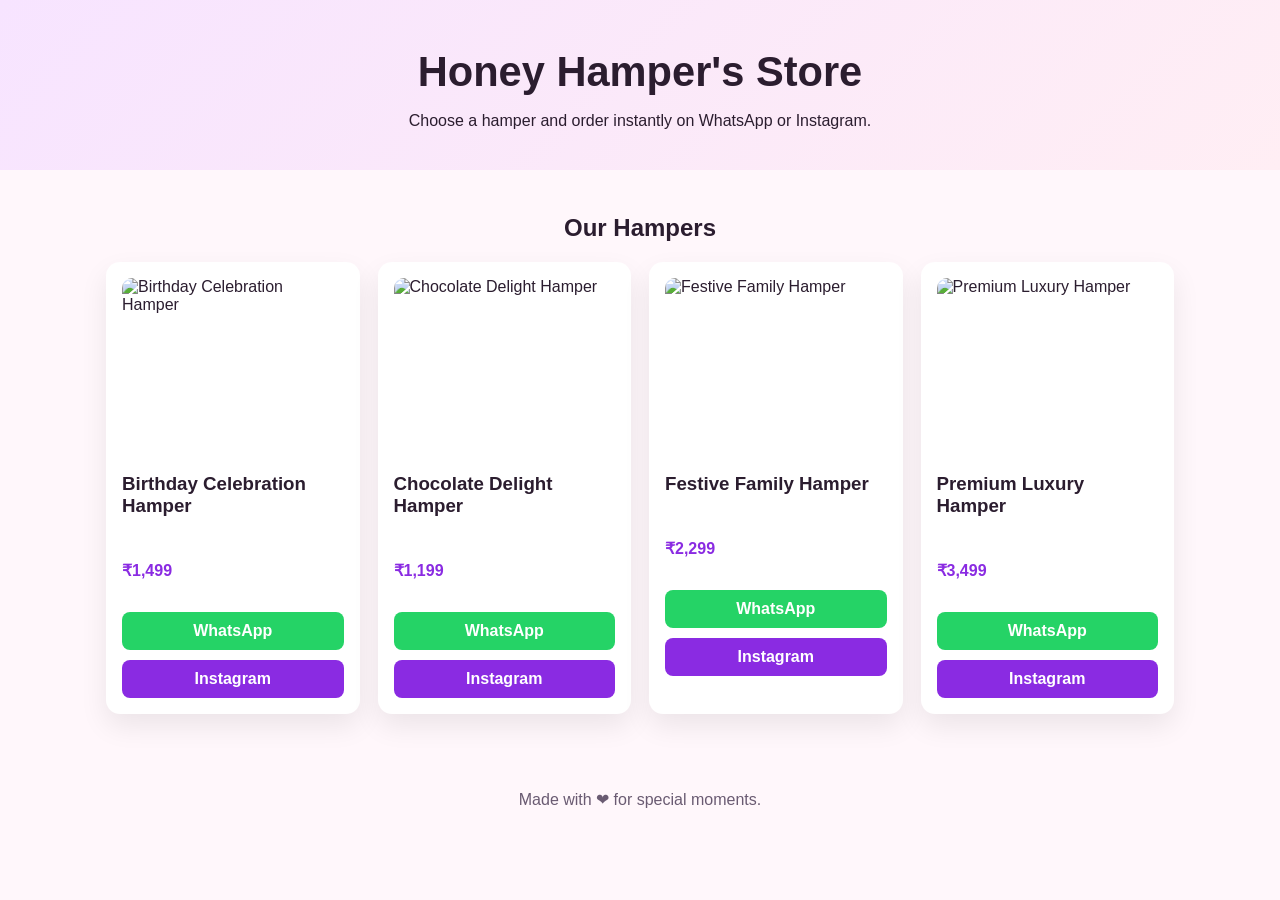
==== index.html @ 070382e6 "Added alll files and build using basic stack" ====
<!DOCTYPE html>
<html lang="en">

<head>
  <meta charset="UTF-8" />
  <meta name="viewport" content="width=device-width, initial-scale=1.0" />
  <title>Honey Hamper's Store</title>
  <link rel="stylesheet" href="style.css" />
</head>

<body>
  <header class="hero">
    <h1>Honey Hamper's Store</h1>
    <p>Choose a hamper and order instantly on WhatsApp or Instagram.</p>
  </header>

  <main>
    <section>
      <h2>Our Hampers</h2>
      <div id="product-list" class="product-grid" aria-live="polite"></div>
    </section>
  </main>

  <footer>
    <p>Made with ❤ for special moments.</p>
  </footer>

  <script src="script.js"></script>
</body>

</html>
---- style.css ----
:root {
  --bg: #fff7fb;
  --card: #ffffff;
  --text: #2b1d2f;
  --accent: #8a2be2;
  --accent-2: #25d366;
  --shadow: 0 12px 28px rgba(0, 0, 0, 0.08);
}

* {
  box-sizing: border-box;
}

body {
  margin: 0;
  font-family: Arial, Helvetica, sans-serif;
  background: var(--bg);
  color: var(--text);
}

.hero {
  text-align: center;
  padding: 48px 16px 24px;
  background: linear-gradient(135deg, #f7e4ff, #ffeef4);
}

.hero h1 {
  margin: 0 0 12px;
  font-size: clamp(1.8rem, 4vw, 2.6rem);
}

main {
  max-width: 1100px;
  margin: 0 auto;
  padding: 24px 16px 40px;
}

h2 {
  text-align: center;
  margin-bottom: 20px;
}

.product-grid {
  display: grid;
  grid-template-columns: repeat(auto-fit, minmax(220px, 1fr));
  gap: 18px;
}

.product-card {
  background: var(--card);
  border-radius: 14px;
  box-shadow: var(--shadow);
  padding: 16px;
  display: flex;
  flex-direction: column;
  gap: 10px;
}

.product-image {
  width: 100%;
  aspect-ratio: 4 / 3;
  border-radius: 10px;
  object-fit: cover;
}

.price {
  font-weight: 700;
  color: var(--accent);
}

.actions {
  display: flex;
  gap: 10px;
  flex-wrap: wrap;
  margin-top: 6px;
}

.btn {
  border: 0;
  border-radius: 8px;
  padding: 10px 12px;
  font-weight: 700;
  text-decoration: none;
  text-align: center;
  flex: 1;
  min-width: 120px;
}

.btn-whatsapp {
  background: var(--accent-2);
  color: #fff;
}

.btn-instagram {
  background: var(--accent);
  color: #fff;
}

footer {
  text-align: center;
  padding: 20px;
  color: #6a5b72;
}
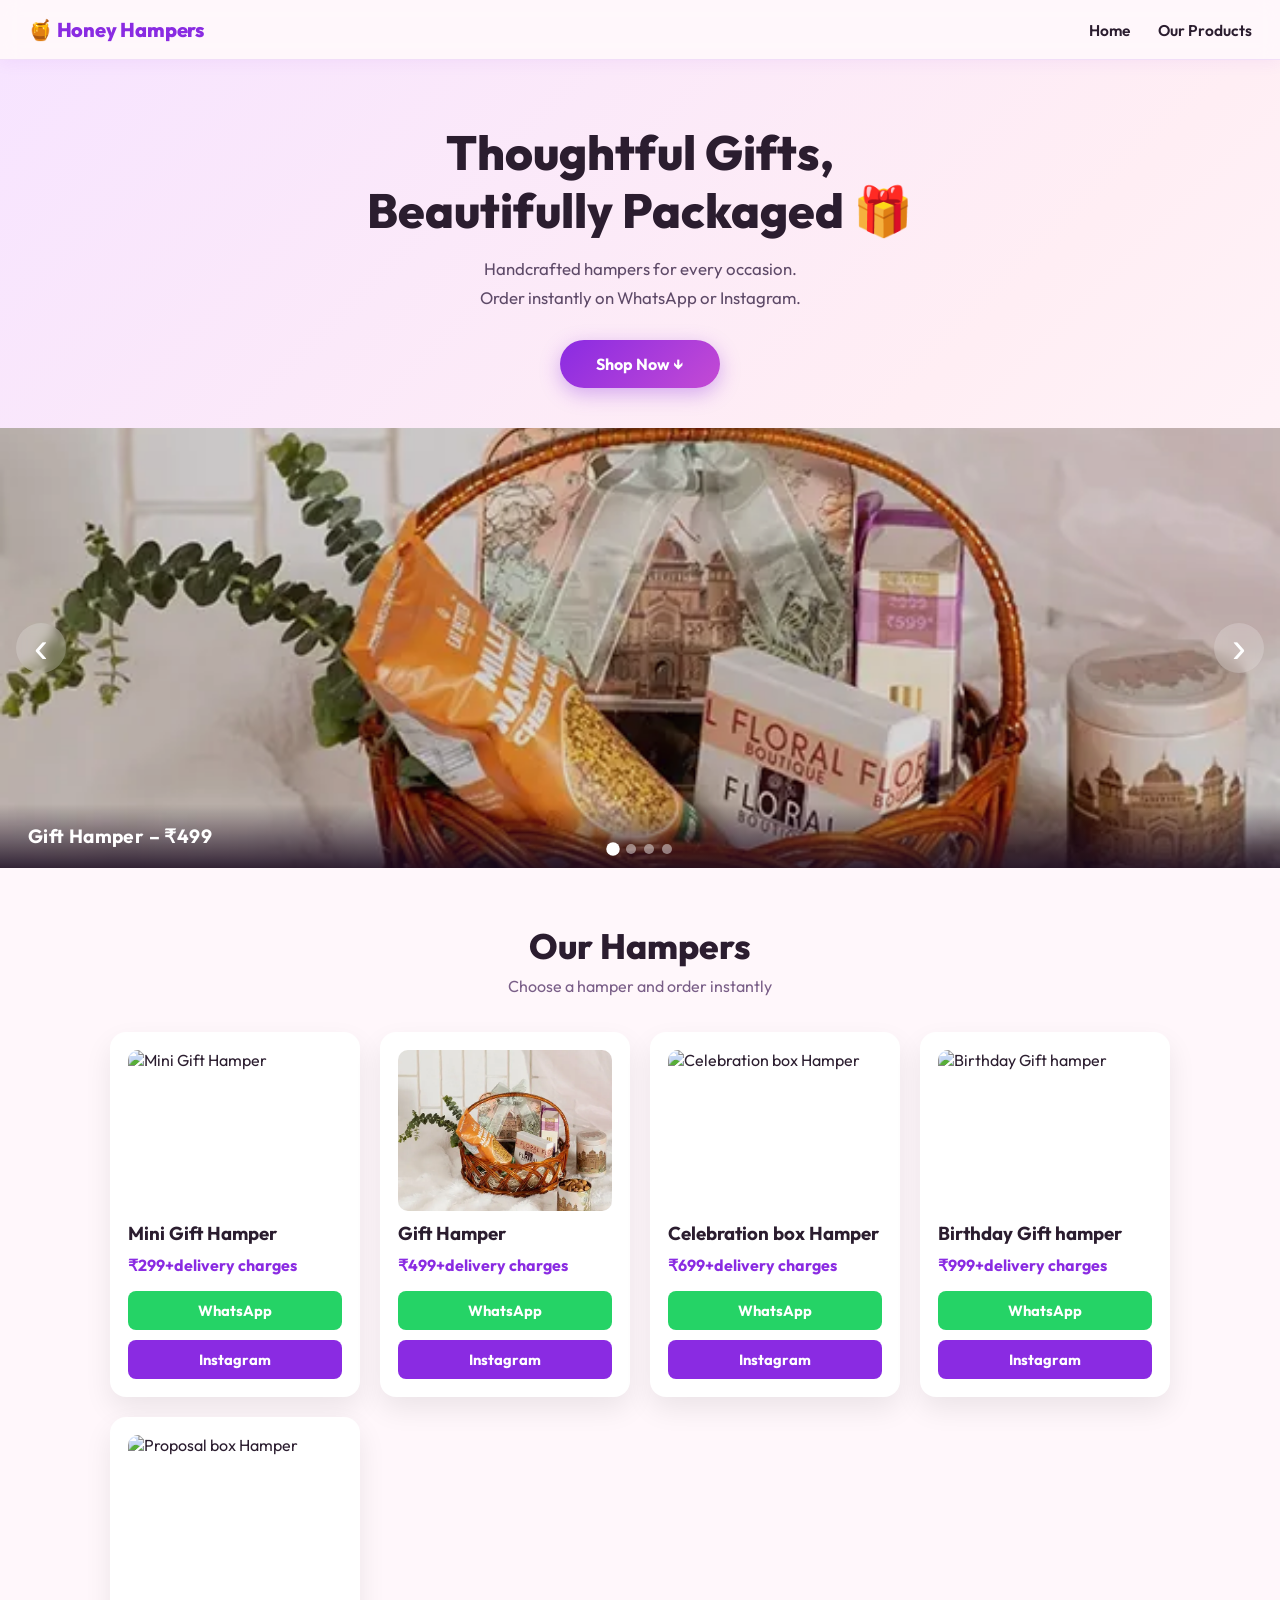
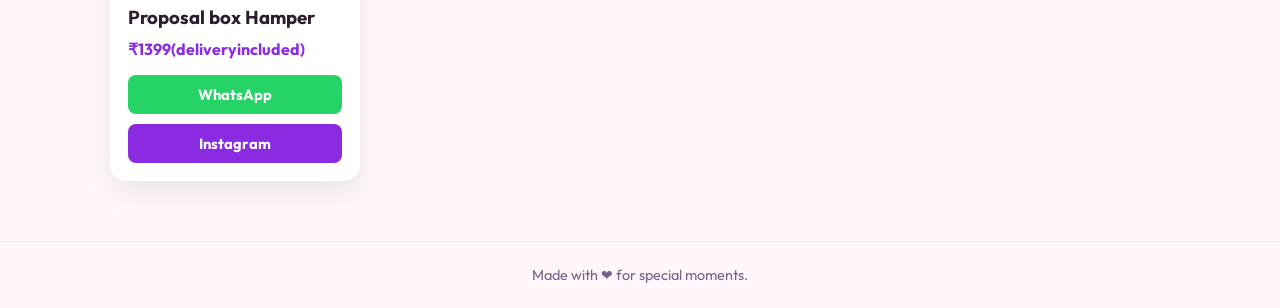
==== commit 89d7f341: "new home added a home" ====
--- a/index.html
+++ b/index.html
@@ -5,22 +5,72 @@
   <meta charset="UTF-8" />
   <meta name="viewport" content="width=device-width, initial-scale=1.0" />
   <title>Honey Hamper's Store</title>
+  <meta name="description"
+    content="Honey Hamper's Store – order beautiful gift hampers instantly on WhatsApp or Instagram." />
+  <link rel="preconnect" href="https://fonts.googleapis.com" />
+  <link rel="preconnect" href="https://fonts.gstatic.com" crossorigin />
+  <link href="https://fonts.googleapis.com/css2?family=Outfit:wght@400;600;700;800&display=swap" rel="stylesheet" />
   <link rel="stylesheet" href="style.css" />
 </head>
 
 <body>
-  <header class="hero">
-    <h1>Honey Hamper's Store</h1>
-    <p>Choose a hamper and order instantly on WhatsApp or Instagram.</p>
-  </header>
 
-  <main>
-    <section>
+  <!-- ── Navbar ── -->
+  <nav class="navbar">
+    <span class="nav-logo">🍯 Honey Hampers</span>
+    <ul class="nav-links">
+      <li><a href="#home">Home</a></li>
+      <li><a href="#products">Our Products</a></li>
+    </ul>
+  </nav>
+
+  <!-- ── HOME SECTION ── -->
+  <section id="home" class="home-section">
+    <!-- Hero text -->
+    <div class="hero-text">
+      <h1>Thoughtful Gifts,<br>Beautifully Packaged 🎁</h1>
+      <p>Handcrafted hampers for every occasion.<br>Order instantly on WhatsApp or Instagram.</p>
+      <a href="#products" class="cta-btn">Shop Now ↓</a>
+    </div>
+
+    <!-- Slider -->
+    <div class="slider-wrapper">
+      <div class="slider" id="slider">
+        <div class="slide">
+          <img src="Gift hamper.webp" alt="Gift Hamper" />
+          <div class="slide-caption">Gift Hamper – ₹499</div>
+        </div>
+        <div class="slide">
+          <img src="proposel box.jpg" alt="Proposal Box Hamper" />
+          <div class="slide-caption">Proposal Box Hamper – ₹1399</div>
+        </div>
+        <div class="slide">
+          <img src="https://images.unsplash.com/photo-1513885535751-8b9238bd345a?auto=format&fit=crop&w=1200&q=80"
+            alt="Mini Gift Hamper" />
+          <div class="slide-caption">Mini Gift Hamper – ₹299</div>
+        </div>
+        <div class="slide">
+          <img src="https://images.unsplash.com/photo-1549465220-1a8b9238cd48?auto=format&fit=crop&w=1200&q=80"
+            alt="Birthday Hamper" />
+          <div class="slide-caption">Birthday Gift Hamper – ₹999</div>
+        </div>
+      </div>
+      <button class="slider-btn prev" id="sliderPrev" aria-label="Previous slide">&#8249;</button>
+      <button class="slider-btn next" id="sliderNext" aria-label="Next slide">&#8250;</button>
+      <div class="slider-dots" id="sliderDots"></div>
+    </div>
+  </section>
+
+  <!-- ── PRODUCTS SECTION ── -->
+  <section id="products" class="products-section">
+    <div class="section-header">
       <h2>Our Hampers</h2>
-      <div id="product-list" class="product-grid" aria-live="polite"></div>
-    </section>
-  </main>
+      <p class="section-sub">Choose a hamper and order instantly</p>
+    </div>
+    <div id="product-list" class="product-grid" aria-live="polite"></div>
+  </section>
 
+  <!-- ── Footer ── -->
   <footer>
     <p>Made with ❤ for special moments.</p>
   </footer>
--- a/style.css
+++ b/style.css
@@ -5,55 +5,256 @@
   --accent: #8a2be2;
   --accent-2: #25d366;
   --shadow: 0 12px 28px rgba(0, 0, 0, 0.08);
-}
-
-* {
-  box-sizing: border-box;
-}
+  --nav-h: 60px;
+}
+
+* { box-sizing: border-box; margin: 0; padding: 0; }
 
 body {
-  margin: 0;
-  font-family: Arial, Helvetica, sans-serif;
+  font-family: 'Outfit', Arial, sans-serif;
   background: var(--bg);
   color: var(--text);
-}
-
-.hero {
+  scroll-behavior: smooth;
+}
+
+/* ── Navbar ── */
+.navbar {
+  position: sticky;
+  top: 0;
+  z-index: 100;
+  height: var(--nav-h);
+  display: flex;
+  align-items: center;
+  justify-content: space-between;
+  padding: 0 28px;
+  background: rgba(255, 247, 251, 0.88);
+  backdrop-filter: blur(10px);
+  border-bottom: 1px solid rgba(138, 43, 226, 0.12);
+  box-shadow: 0 2px 16px rgba(138, 43, 226, 0.07);
+}
+
+.nav-logo {
+  font-size: 1.25rem;
+  font-weight: 800;
+  color: var(--accent);
+  letter-spacing: -0.01em;
+}
+
+.nav-links {
+  list-style: none;
+  display: flex;
+  gap: 28px;
+}
+
+.nav-links a {
+  text-decoration: none;
+  font-weight: 600;
+  color: var(--text);
+  font-size: 0.97rem;
+  padding: 4px 0;
+  position: relative;
+  transition: color 0.2s;
+}
+
+.nav-links a::after {
+  content: '';
+  position: absolute;
+  bottom: -2px;
+  left: 0;
+  width: 0;
+  height: 2px;
+  background: var(--accent);
+  border-radius: 2px;
+  transition: width 0.25s;
+}
+
+.nav-links a:hover { color: var(--accent); }
+.nav-links a:hover::after { width: 100%; }
+
+/* ── HOME SECTION ── */
+.home-section {
+  display: flex;
+  flex-direction: column;
+  align-items: center;
+  background: linear-gradient(135deg, #f7e4ff 0%, #ffeef4 60%, #fff7fb 100%);
+}
+
+/* Hero text */
+.hero-text {
   text-align: center;
-  padding: 48px 16px 24px;
-  background: linear-gradient(135deg, #f7e4ff, #ffeef4);
-}
-
-.hero h1 {
-  margin: 0 0 12px;
-  font-size: clamp(1.8rem, 4vw, 2.6rem);
-}
-
-main {
+  padding: 64px 24px 40px;
+  max-width: 680px;
+}
+
+.hero-text h1 {
+  font-size: clamp(2rem, 5vw, 3rem);
+  font-weight: 800;
+  line-height: 1.2;
+  color: #2b1d2f;
+  margin-bottom: 16px;
+}
+
+.hero-text p {
+  font-size: 1.05rem;
+  color: #5e4a68;
+  line-height: 1.7;
+  margin-bottom: 28px;
+}
+
+.cta-btn {
+  display: inline-block;
+  background: linear-gradient(135deg, var(--accent), #c44ad4);
+  color: #fff;
+  text-decoration: none;
+  font-weight: 700;
+  font-size: 1rem;
+  padding: 14px 36px;
+  border-radius: 50px;
+  box-shadow: 0 6px 20px rgba(138, 43, 226, 0.35);
+  transition: transform 0.2s, box-shadow 0.2s;
+}
+
+.cta-btn:hover {
+  transform: translateY(-2px);
+  box-shadow: 0 10px 28px rgba(138, 43, 226, 0.45);
+}
+
+/* ── Slider ── */
+.slider-wrapper {
+  position: relative;
+  width: 100%;
+  overflow: hidden;
+  background: #1a0a20;
+  max-height: 440px;
+}
+
+.slider {
+  display: flex;
+  transition: transform 0.65s cubic-bezier(0.4, 0, 0.2, 1);
+  will-change: transform;
+}
+
+.slide {
+  min-width: 100%;
+  position: relative;
+}
+
+.slide img {
+  width: 100%;
+  height: 440px;
+  object-fit: cover;
+  display: block;
+  opacity: 0.88;
+}
+
+.slide-caption {
+  position: absolute;
+  bottom: 0;
+  left: 0;
+  right: 0;
+  padding: 20px 28px;
+  background: linear-gradient(transparent, rgba(26, 10, 32, 0.85));
+  color: #fff;
+  font-size: 1.2rem;
+  font-weight: 700;
+  letter-spacing: 0.02em;
+}
+
+.slider-btn {
+  position: absolute;
+  top: 50%;
+  transform: translateY(-50%);
+  background: rgba(255, 255, 255, 0.2);
+  border: none;
+  color: #fff;
+  font-size: 2.6rem;
+  width: 50px;
+  height: 50px;
+  border-radius: 50%;
+  cursor: pointer;
+  backdrop-filter: blur(6px);
+  transition: background 0.2s;
+  z-index: 10;
+  display: flex;
+  align-items: center;
+  justify-content: center;
+  line-height: 1;
+}
+
+.slider-btn:hover { background: rgba(138, 43, 226, 0.65); }
+.slider-btn.prev { left: 16px; }
+.slider-btn.next { right: 16px; }
+
+.slider-dots {
+  position: absolute;
+  bottom: 14px;
+  left: 50%;
+  transform: translateX(-50%);
+  display: flex;
+  gap: 8px;
+  z-index: 10;
+}
+
+.slider-dot {
+  width: 10px;
+  height: 10px;
+  border-radius: 50%;
+  background: rgba(255, 255, 255, 0.45);
+  border: none;
+  cursor: pointer;
+  padding: 0;
+  transition: background 0.3s, transform 0.3s;
+}
+
+.slider-dot.active {
+  background: #fff;
+  transform: scale(1.35);
+}
+
+/* ── PRODUCTS SECTION ── */
+.products-section {
   max-width: 1100px;
   margin: 0 auto;
-  padding: 24px 16px 40px;
-}
-
-h2 {
+  padding: 56px 20px 60px;
+}
+
+.section-header {
   text-align: center;
-  margin-bottom: 20px;
+  margin-bottom: 36px;
+}
+
+.section-header h2 {
+  font-size: clamp(1.6rem, 3.5vw, 2.2rem);
+  font-weight: 800;
+  color: var(--text);
+  margin-bottom: 8px;
+}
+
+.section-sub {
+  color: #7a5f88;
+  font-size: 1rem;
 }
 
 .product-grid {
   display: grid;
   grid-template-columns: repeat(auto-fit, minmax(220px, 1fr));
-  gap: 18px;
+  gap: 20px;
 }
 
 .product-card {
   background: var(--card);
-  border-radius: 14px;
+  border-radius: 16px;
   box-shadow: var(--shadow);
-  padding: 16px;
+  padding: 18px;
   display: flex;
   flex-direction: column;
   gap: 10px;
+  transition: transform 0.22s, box-shadow 0.22s;
+}
+
+.product-card:hover {
+  transform: translateY(-4px);
+  box-shadow: 0 18px 36px rgba(0,0,0,0.12);
 }
 
 .product-image {
@@ -80,11 +281,16 @@
   border-radius: 8px;
   padding: 10px 12px;
   font-weight: 700;
+  font-family: inherit;
   text-decoration: none;
   text-align: center;
   flex: 1;
-  min-width: 120px;
-}
+  min-width: 110px;
+  font-size: 0.92rem;
+  transition: opacity 0.18s;
+}
+
+.btn:hover { opacity: 0.85; }
 
 .btn-whatsapp {
   background: var(--accent-2);
@@ -96,8 +302,21 @@
   color: #fff;
 }
 
+/* ── Footer ── */
 footer {
   text-align: center;
-  padding: 20px;
-  color: #6a5b72;
-}
+  padding: 24px;
+  color: #7a5f88;
+  font-size: 0.9rem;
+  border-top: 1px solid rgba(138, 43, 226, 0.1);
+}
+
+/* ── Responsive ── */
+@media (max-width: 600px) {
+  .slide img { height: 220px; }
+  .slider-wrapper { max-height: 220px; }
+  .slide-caption { font-size: 0.9rem; padding: 12px 16px; }
+  .slider-btn { width: 38px; height: 38px; font-size: 2rem; }
+  .hero-text { padding: 40px 16px 28px; }
+  .navbar { padding: 0 16px; }
+}
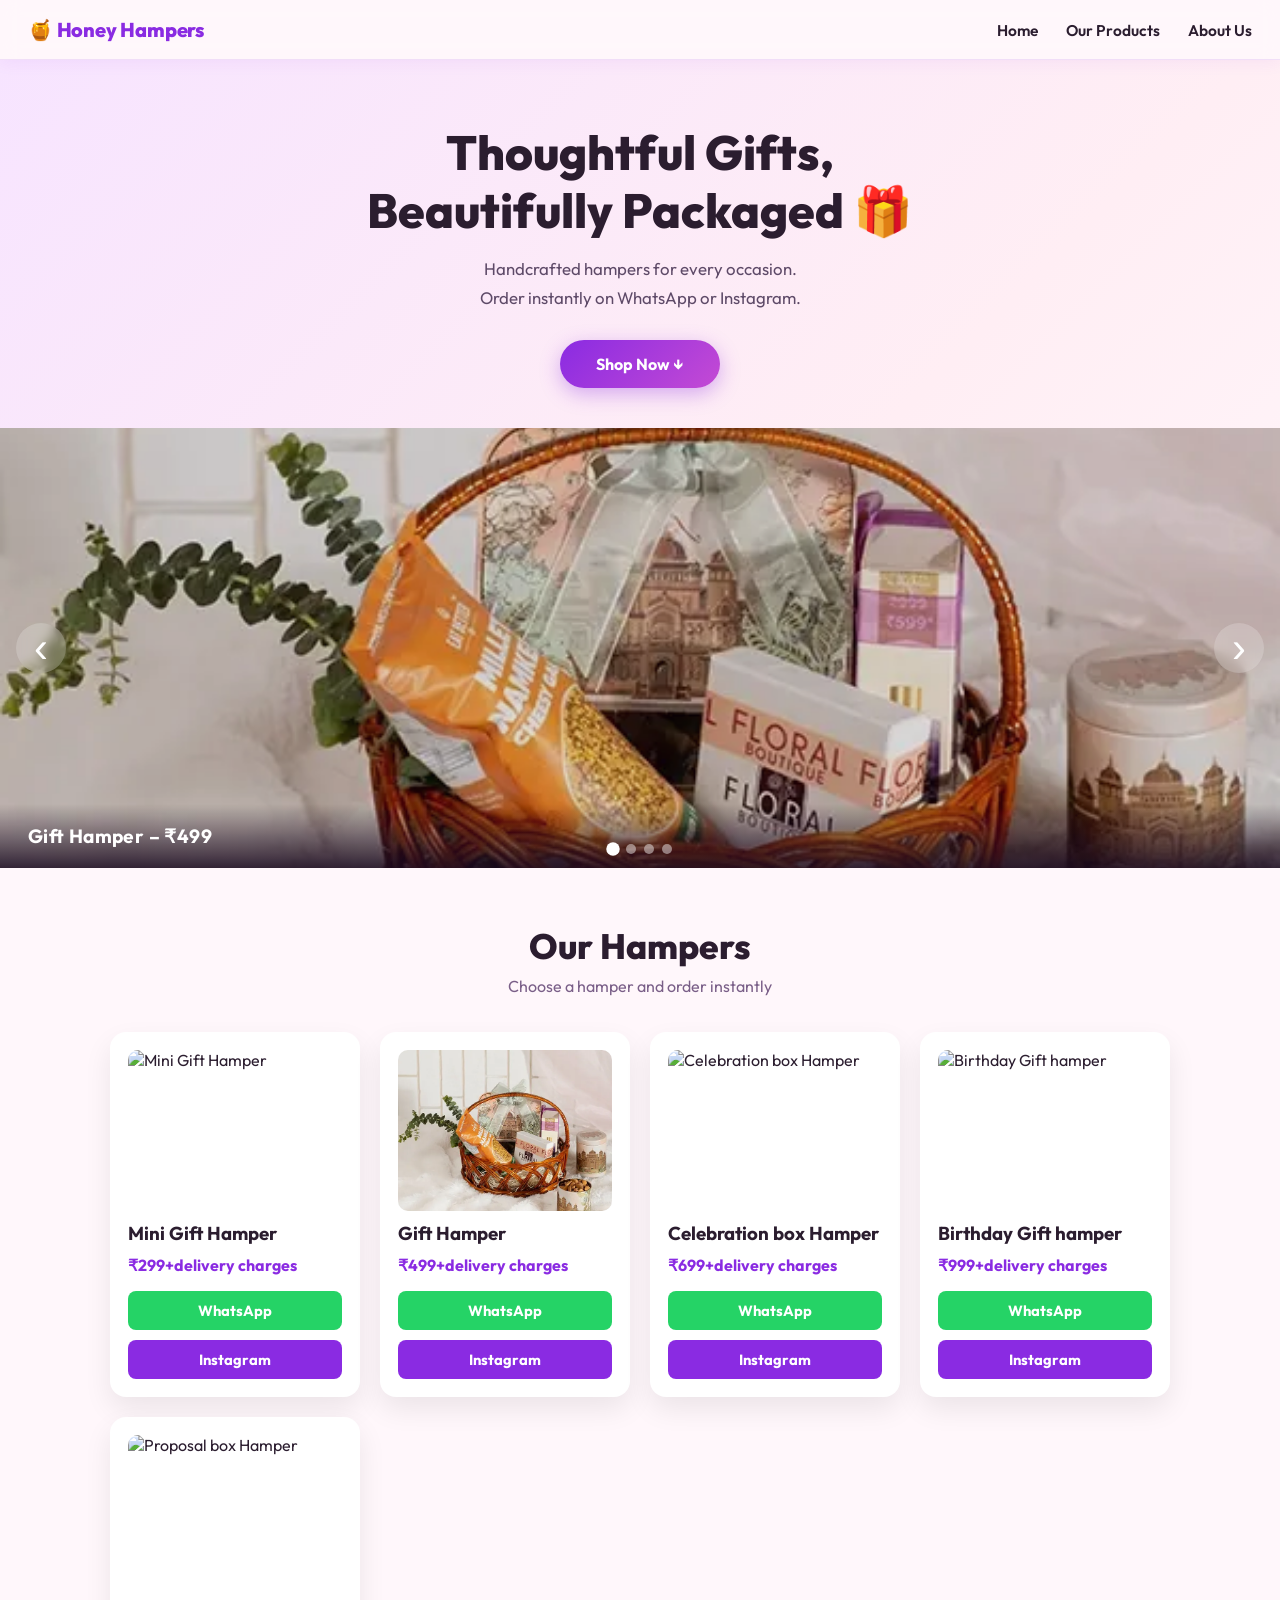
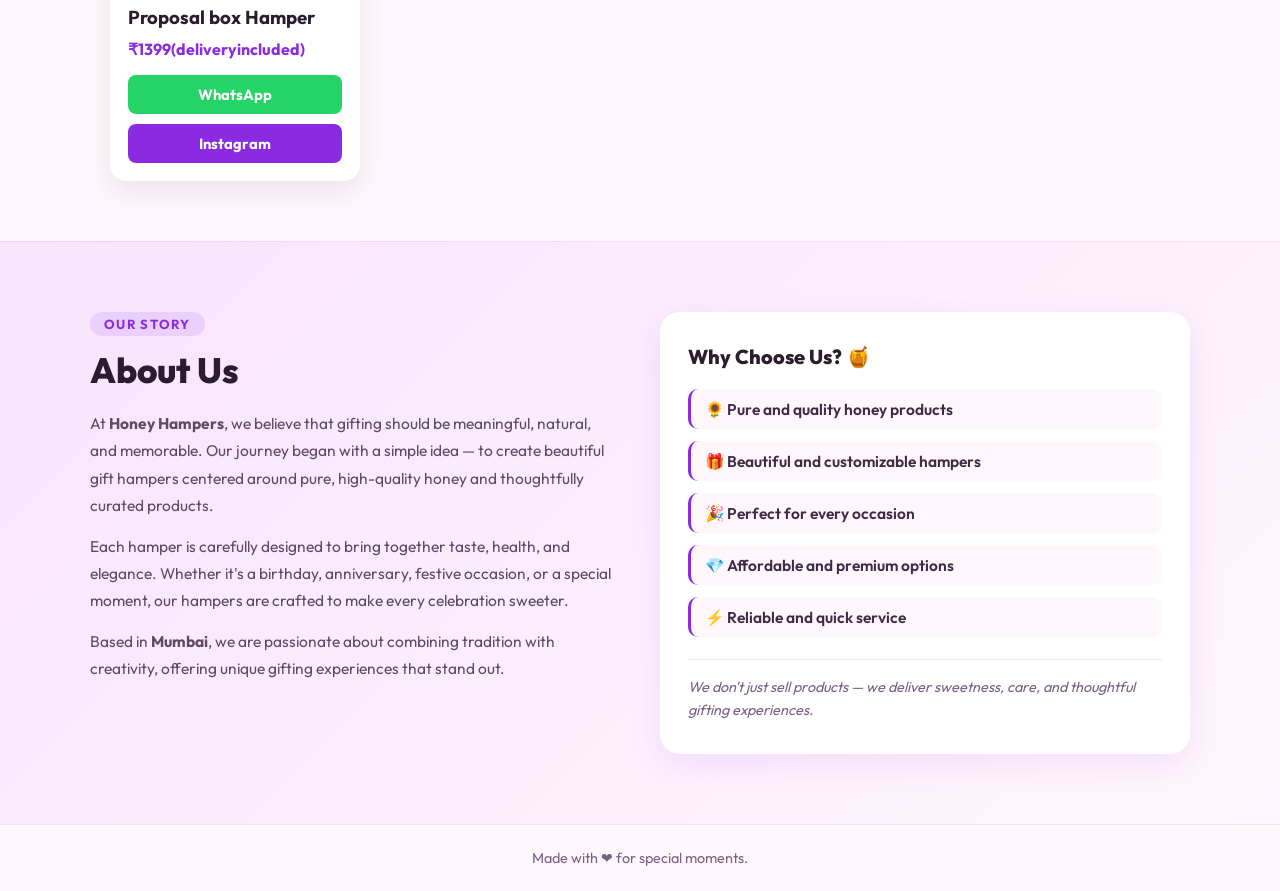
==== commit 3fa82485: "about secion" ====
--- a/index.html
+++ b/index.html
@@ -21,6 +21,7 @@
     <ul class="nav-links">
       <li><a href="#home">Home</a></li>
       <li><a href="#products">Our Products</a></li>
+      <li><a href="#about">About Us</a></li>
     </ul>
   </nav>
 
@@ -70,6 +71,33 @@
     <div id="product-list" class="product-grid" aria-live="polite"></div>
   </section>
 
+  <!-- ── ABOUT SECTION ── -->
+  <section id="about" class="about-section">
+    <div class="about-inner">
+
+      <div class="about-text">
+        <span class="about-tag">Our Story</span>
+        <h2>About Us</h2>
+        <p>At <strong>Honey Hampers</strong>, we believe that gifting should be meaningful, natural, and memorable. Our journey began with a simple idea — to create beautiful gift hampers centered around pure, high-quality honey and thoughtfully curated products.</p>
+        <p>Each hamper is carefully designed to bring together taste, health, and elegance. Whether it's a birthday, anniversary, festive occasion, or a special moment, our hampers are crafted to make every celebration sweeter.</p>
+        <p>Based in <strong>Mumbai</strong>, we are passionate about combining tradition with creativity, offering unique gifting experiences that stand out.</p>
+      </div>
+
+      <div class="about-why">
+        <h3>Why Choose Us? 🍯</h3>
+        <ul class="why-list">
+          <li>🌻 Pure and quality honey products</li>
+          <li>🎁 Beautiful and customizable hampers</li>
+          <li>🎉 Perfect for every occasion</li>
+          <li>💎 Affordable and premium options</li>
+          <li>⚡ Reliable and quick service</li>
+        </ul>
+        <p class="about-tagline">We don't just sell products — we deliver <em>sweetness, care, and thoughtful gifting experiences.</em></p>
+      </div>
+
+    </div>
+  </section>
+
   <!-- ── Footer ── -->
   <footer>
     <p>Made with ❤ for special moments.</p>
--- a/style.css
+++ b/style.css
@@ -311,6 +311,90 @@
   border-top: 1px solid rgba(138, 43, 226, 0.1);
 }
 
+/* ── ABOUT SECTION ── */
+.about-section {
+  background: linear-gradient(135deg, #f7e4ff 0%, #fff7fb 100%);
+  padding: 70px 20px;
+  border-top: 1px solid rgba(138, 43, 226, 0.1);
+}
+
+.about-inner {
+  max-width: 1100px;
+  margin: 0 auto;
+  display: grid;
+  grid-template-columns: 1fr 1fr;
+  gap: 40px;
+  align-items: start;
+}
+
+.about-tag {
+  display: inline-block;
+  background: rgba(138, 43, 226, 0.12);
+  color: var(--accent);
+  font-weight: 700;
+  font-size: 0.82rem;
+  letter-spacing: 0.1em;
+  text-transform: uppercase;
+  padding: 4px 14px;
+  border-radius: 50px;
+  margin-bottom: 12px;
+}
+
+.about-text h2 {
+  font-size: clamp(1.6rem, 3vw, 2.2rem);
+  font-weight: 800;
+  margin-bottom: 18px;
+  text-align: left;
+}
+
+.about-text p {
+  color: #5e4a68;
+  line-height: 1.75;
+  margin-bottom: 14px;
+  font-size: 0.97rem;
+}
+
+.about-why {
+  background: #fff;
+  border-radius: 20px;
+  padding: 32px 28px;
+  box-shadow: 0 10px 32px rgba(138, 43, 226, 0.1);
+}
+
+.about-why h3 {
+  font-size: 1.25rem;
+  font-weight: 800;
+  margin-bottom: 20px;
+  color: var(--text);
+}
+
+.why-list {
+  list-style: none;
+  display: flex;
+  flex-direction: column;
+  gap: 12px;
+  margin-bottom: 22px;
+}
+
+.why-list li {
+  font-size: 0.97rem;
+  color: #3d2b47;
+  padding: 10px 14px;
+  background: var(--bg);
+  border-radius: 10px;
+  font-weight: 600;
+  border-left: 3px solid var(--accent);
+}
+
+.about-tagline {
+  font-size: 0.9rem;
+  color: #7a5f88;
+  line-height: 1.6;
+  font-style: italic;
+  border-top: 1px solid rgba(138,43,226,0.12);
+  padding-top: 16px;
+}
+
 /* ── Responsive ── */
 @media (max-width: 600px) {
   .slide img { height: 220px; }
@@ -319,4 +403,7 @@
   .slider-btn { width: 38px; height: 38px; font-size: 2rem; }
   .hero-text { padding: 40px 16px 28px; }
   .navbar { padding: 0 16px; }
+  .about-inner { grid-template-columns: 1fr; }
+  .about-text h2 { text-align: center; }
+  .about-tag { display: block; text-align: center; }
 }
